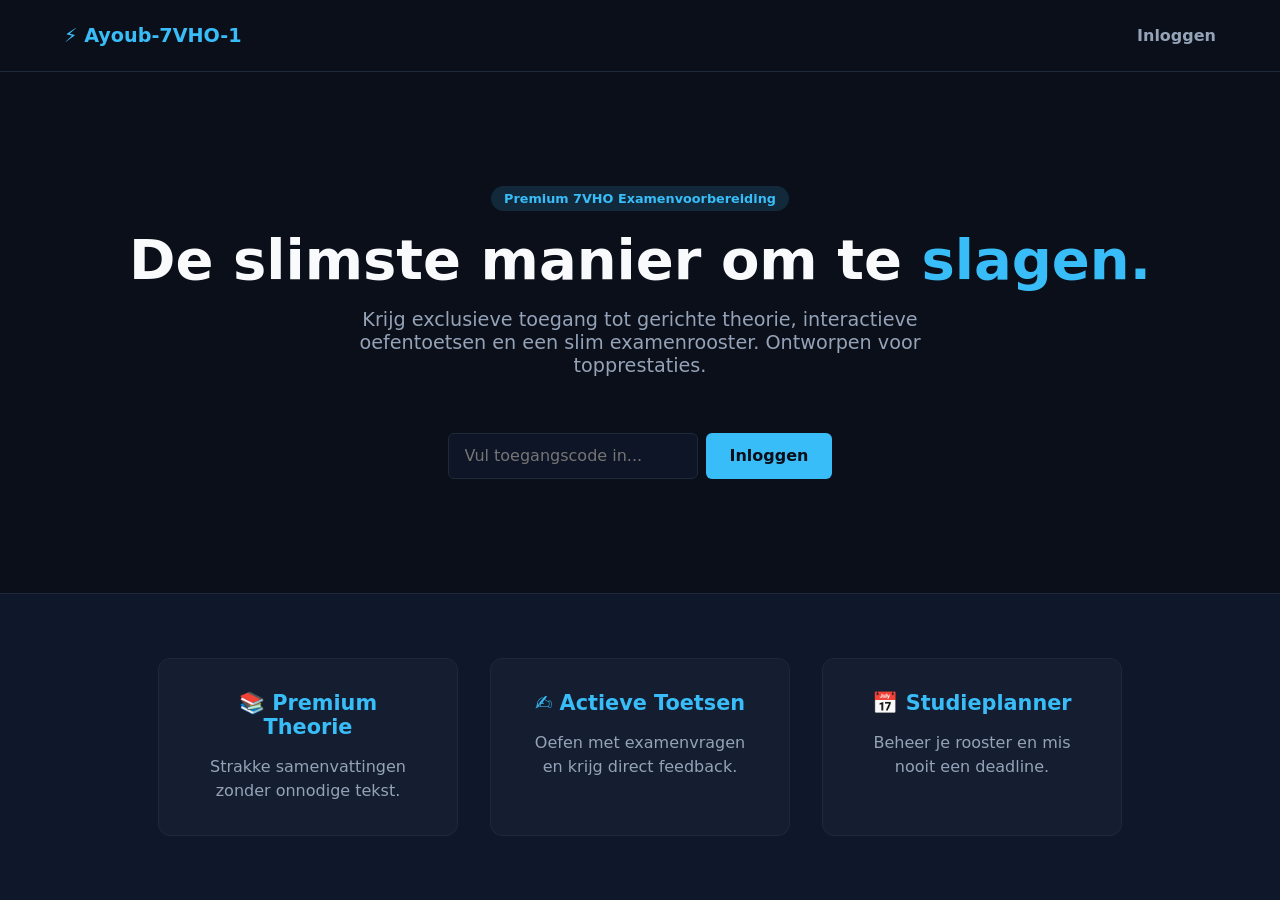
==== index.html @ 0a5d3c3b "nieuwe index" ====
<!DOCTYPE html>
<html lang="nl">
<head>
  <meta charset="UTF-8" />
  <meta name="viewport" content="width=device-width, initial-scale=1.0" />
  <title>Ayoub Exam Space</title>
  <link rel="stylesheet" href="style.css" />
</head>
<body>

  <!-- ========================================== -->
  <!-- 1. DE PROFESSIONELE LANDING PAGE           -->
  <!-- ========================================== -->
  <div id="landing-page" class="landing-wrapper">
    <header class="landing-header">
      <div class="nav-logo">⚡ Ayoub-7VHO-1</div>
      <div class="landing-login">Inloggen</div>
    </header>
    
    <div class="landing-hero">
      <span class="badge" style="margin-bottom: 1rem;">Premium 7VHO Examenvoorbereiding</span>
      <h1 style="font-size: 3.5rem; margin-bottom: 1rem;">De slimste manier om te <span class="accent">slagen.</span></h1>
      <p style="font-size: 1.2rem; color: var(--text-muted); max-width: 600px; margin: 0 auto 2rem;">
        Krijg exclusieve toegang tot gerichte theorie, interactieve oefentoetsen en een slim examenrooster. Ontworpen voor topprestaties.
      </p>

      <!-- Wachtwoord Invoer -->
      <div style="margin-top: 1.5rem; display: flex; flex-direction: column; align-items: center; gap: 0.5rem;">
        <div style="display: flex; gap: 0.5rem;">
          <input type="password" id="accessCode" placeholder="Vul toegangscode in..." style="padding: 0.8rem 1rem; border-radius: 6px; border: 1px solid var(--border); background: rgba(15, 23, 42, 0.8); color: #fff; font-size: 1rem; width: 250px; outline: none;">
          <button class="btn-primary" style="font-size: 1rem; padding: 0.8rem 1.5rem; border-radius: 6px;" onclick="checkAccess()">Inloggen</button>
        </div>
        <p id="errorMsg" style="color: #ef4444; display: none; font-size: 0.9rem; margin-top: 0.5rem;">❌ Verkeerde code. Probeer opnieuw.</p>
      </div>
    </div>

    <div class="landing-features">
      <div class="feature-card">
        <h3>📚 Premium Theorie</h3>
        <p>Strakke samenvattingen zonder onnodige tekst.</p>
      </div>
      <div class="feature-card">
        <h3>✍️ Actieve Toetsen</h3>
        <p>Oefen met examenvragen en krijg direct feedback.</p>
      </div>
      <div class="feature-card">
        <h3>📅 Studieplanner</h3>
        <p>Beheer je rooster en mis nooit een deadline.</p>
      </div>
    </div>
  </div>

  <!-- ========================================== -->
  <!-- 2. HET HUIDIGE DASHBOARD (Standaard verborgen) -->
  <!-- ========================================== -->
  <div id="main-dashboard" style="display: none;">

    <!-- Navigatiebalk -->
    <nav class="navbar">
      <div class="nav-logo">⚡ Ayoub-7VHO-1</div>
      <div class="nav-links">
        <button class="nav-btn active" onclick="switchTab('home')">Home</button>
        <button class="nav-btn" onclick="switchTab('examens')">Examenrooster</button>
        <button class="nav-btn" onclick="switchTab('leerstof')">Theorie & Uitleg</button>
        <button class="nav-btn" onclick="switchTab('toetsen')">Proeftoetsen</button>
      </div>
    </nav>

    <main class="container">
      <!-- SECTIE 1: HOME / DASHBOARD -->
      <section id="tab-home" class="tab-content active">
        <div class="hero">
          <span class="badge">Platform voorbereiding</span>
          <h1>Alles voor je examens op <span class="accent">één centrale plek</span></h1>
          <p>Directe theorie, samenvattingen en actieve oefentoetsen per vak.</p>
        </div>

        <h2 class="section-title">Kies een vak</h2>
        <div class="subject-grid">
          <div class="subject-card">
            <div class="card-icon">📐</div>
            <h3>Wiskunde</h3>
            <p>Intervallen, bewerkingen & formules.</p>
            <a href="wiskunde-toets-1.html" class="btn-primary" style="display: block; text-decoration: none; margin-top: 1rem; padding: 0.6rem; font-size: 0.85rem; text-align: center;">
              ✍️ Start Oefentoets (30 Vragen)
            </a>
            <button class="btn-primary" style="display: block; width: 100%; margin-top: 0.5rem; padding: 0.5rem; font-size: 0.85rem; background: #334155; color: #fff;" onclick="openSubject('wiskunde')">
              📖 Bekijk Theorie
            </button>
          </div>

          <div class="subject-card" onclick="openSubject('nw')">
            <div class="card-icon">🧬</div>
            <h3>Natuurwetenschappen</h3>
            <p>Genetica, kruisingen & erfelijkheid.</p>
          </div>

          <div class="subject-card" onclick="openSubject('engels')">
            <div class="card-icon">🇬🇧</div>
            <h3>Engels</h3>
            <p>Conditionals, grammatica & vocabulaire.</p>
          </div>

          <div class="subject-card" onclick="openSubject('nederlands')">
            <div class="card-icon">📚</div>
            <h3>Nederlands</h3>
            <p>Tekststructuren & zakelijke communicatie.</p>
          </div>

          <div class="subject-card" onclick="openSubject('boekhouding')">
            <div class="card-icon">📊</div>
            <h3>Boekhouding</h3>
            <p>Balans, journaalposten & rekeningen.</p>
          </div>

          <div class="subject-card" onclick="openSubject('economie')">
            <div class="card-icon">💶</div>
            <h3>Economie</h3>
            <p>Marktvormen, conjunctuur & prijzen.</p>
          </div>

          <div class="subject-card" onclick="openSubject('marketing')">
            <div class="card-icon">📈</div>
            <h3>Marketing</h3>
            <p>De 4 P's & doelgroepstrategieën.</p>
          </div>
        </div>
      </section>

      <!-- SECTIE 2: EXAMENROOSTER -->
      <section id="tab-examens" class="tab-content">
        <h2 class="section-title">Ingeplande Examens</h2>
        <div class="card">
          <form id="examForm">
            <div class="form-grid">
              <input type="text" id="examSubject" placeholder="Vak..." required />
              <input type="datetime-local" id="examDate" required />
              <input type="text" id="examWeight" placeholder="Type / Weging (bijv. 30%)" />
            </div>
            <button type="submit" class="btn-primary" style="margin-top: 1rem;">+ Examen Toevoegen</button>
          </form>
        </div>
        <div id="examList" class="exam-list"></div>
      </section>

      <!-- SECTIE 3: THEORIE & UITLEG -->
      <section id="tab-leerstof" class="tab-content">
        <h2 class="section-title">Theorie per Vak</h2>

        <div style="display: flex; gap: 0.5rem; flex-wrap: wrap; margin-bottom: 1.5rem;">
          <button class="btn-primary" onclick="showSubjectTheory('wiskunde')">📐 Wiskunde</button>
          <button class="btn-primary" style="background:#1e293b; color:#fff;" onclick="showSubjectTheory('nw')">🧬 Natuurwetenschappen</button>
          <button class="btn-primary" style="background:#1e293b; color:#fff;" onclick="showSubjectTheory('engels')">🇬🇧 Engels</button>
          <button class="btn-primary" style="background:#1e293b; color:#fff;" onclick="showSubjectTheory('nederlands')">📚 Nederlands</button>
          <button class="btn-primary" style="background:#1e293b; color:#fff;" onclick="showSubjectTheory('boekhouding')">📊 Boekhouding</button>
          <button class="btn-primary" style="background:#1e293b; color:#fff;" onclick="showSubjectTheory('economie')">💶 Economie</button>
          <button class="btn-primary" style="background:#1e293b; color:#fff;" onclick="showSubjectTheory('marketing')">📈 Marketing</button>
        </div>

        <!-- THEORIE: WISKUNDE MET HOOFDSTUKKEN -->
        <div id="theory-wiskunde" class="theory-block card">
          <h3 style="color: var(--accent); margin-bottom: 0.5rem;">📐 Wiskunde: Basis & Bewerkingen</h3>
          <p style="color: var(--text-muted); margin-bottom: 1rem;">Kies een hoofdstuk om de theorie in te zien:</p>
          
          <div style="display: flex; gap: 0.5rem; flex-wrap: wrap; margin-bottom: 1rem;">
            <button class="btn-primary" style="background:#334155; padding: 0.5rem 1rem;" onclick="showChapter('wiskunde', 1)">📖 H1: Getallen & Intervallen</button>
            <button class="btn-primary" style="background:#334155; padding: 0.5rem 1rem;" onclick="showChapter('wiskunde', 2)">📖 H2: Decimale Vormen</button>
            <button class="btn-primary" style="background:#334155; padding: 0.5rem 1rem;" onclick="showChapter('wiskunde', 3)">📖 H3: Rekenregels & Machten</button>
          </div>

          <div id="wiskunde-h1" class="wiskunde-chapter" style="display: none; margin-top: 1rem; border-top: 1px solid var(--border); padding-top: 1rem;">
            <h4 style="color: #60a5fa; margin-bottom: 0.75rem;">Hoofdstuk 1: Getallenverzamelingen & Intervallen</h4>
            <div style="display: flex; flex-direction: column; gap: 0.75rem;">
              <div style="background: rgba(15, 23, 42, 0.6); padding: 0.8rem; border-radius: 6px; border: 1px solid var(--border);">
                <strong>Getallenverzamelingen:</strong><br>
                • <strong>ℕ (natuurlijk):</strong> 0, 1, 2, 3...<br>
                • <strong>ℤ (geheel):</strong> ..., -2, -1, 0, 1, 2...<br>
                • <strong>ℚ (rationaal):</strong> Breuken en periodieke getallen.<br>
                • <strong>ℝ (reëel):</strong> Alles, inclusief wortels en π.
              </div>
              <div style="background: rgba(15, 23, 42, 0.6); padding: 0.8rem; border-radius: 6px; border: 1px solid var(--border);">
                <strong>Intervallen:</strong><br>
                <code>[a, b]</code> telt mee (≤, ≥).<br>
                <code>]a, b[</code> telt niet mee (&lt;, &gt;).<br>
                Oneindig is altijd open: <code>]-∞, 3]</code>.
              </div>
            </div>
          </div>

          <div id="wiskunde-h2" class="wiskunde-chapter" style="display: none; margin-top: 1rem; border-top: 1px solid var(--border); padding-top: 1rem;">
            <h4 style="color: #60a5fa; margin-bottom: 0.75rem;">Hoofdstuk 2: Decimale Vormen & Periodes</h4>
            <div style="display: flex; flex-direction: column; gap: 0.75rem;">
              <div style="background: rgba(15, 23, 42, 0.6); padding: 0.8rem; border-radius: 6px; border: 1px solid var(--border);">
                <strong>Zuiver Repeterend:</strong> De periode begint direct na de komma. Bv: 0,2424... (periode 24). Breuk is dan 24/99.
              </div>
              <div style="background: rgba(15, 23, 42, 0.6); padding: 0.8rem; border-radius: 6px; border: 1px solid var(--border);">
                <strong>Gemengd Repeterend:</strong> Tussen komma en periode staat een niet-repeterend deel. Bv: 1,281414... (niet-repeterend = 28, periode = 14).
              </div>
            </div>
          </div>

          <div id="wiskunde-h3" class="wiskunde-chapter" style="display: none; margin-top: 1rem; border-top: 1px solid var(--border); padding-top: 1rem;">
            <h4 style="color: #60a5fa; margin-bottom: 0.75rem;">Hoofdstuk 3: Rekenregels, Grondtallen & Machten</h4>
            <div style="display: flex; flex-direction: column; gap: 0.75rem;">
              <div style="background: rgba(15, 23, 42, 0.6); padding: 0.8rem; border-radius: 6px; border: 1px solid var(--border);">
                <strong>Begrippen:</strong> In <code>aⁿ</code> is <strong>a</strong> het grondtal en <strong>n</strong> de exponent (de macht).
              </div>
              <div style="background: rgba(15, 23, 42, 0.6); padding: 0.8rem; border-radius: 6px; border: 1px solid var(--border);">
                <strong>De Rekenregels:</strong><br>
                • <strong>Vermenigvuldigen:</strong> <code>a³ · a⁴ = a⁷</code> (machten optellen)<br>
                • <strong>Delen:</strong> <code>a⁵ / a² = a³</code> (machten aftrekken)<br>
                • <strong>Macht van een macht:</strong> <code>(a³)² = a⁶</code> (machten vermenigvuldigen)<br>
                • <strong>Nulde macht:</strong> <code>a⁰ = 1</code> (een getal tot de nulde is altijd 1)
              </div>
              <div style="background: rgba(15, 23, 42, 0.6); padding: 0.8rem; border-radius: 6px; border: 1px solid var(--border);">
                <strong>Valkuil Mintekens:</strong><br>
                • <code>(-3)² = -3 · -3 = +9</code> (haakjes: de min hoort bij het kwadraat)<br>
                • <code>-3² = -(3 · 3) = -9</code> (geen haakjes: het kwadraat geldt alléén voor de 3)
              </div>
              <div style="background: rgba(15, 23, 42, 0.6); padding: 0.8rem; border-radius: 6px; border: 1px solid var(--border);">
                <strong>Wortels:</strong><br>
                • <code>√64 = 8</code><br>
                • <code>-√64 = -8</code><br>
                • <code>√(-64)</code> = <strong>Bestaat niet</strong> in ℝ (wortel uit negatief kan niet!)
              </div>
            </div>
          </div>
        </div>

        <div id="theory-nw" class="theory-block card" style="display: none;">
          <h3 style="color: var(--accent); margin-bottom: 0.5rem;">🧬 Natuurwetenschappen: Genetica</h3>
          <p style="color: var(--text-muted);">Genotype (genetische aanleg) vs Fenotype (uiterlijk kenmerk).</p>
        </div>

        <div id="theory-engels" class="theory-block card" style="display: none;">
          <h3 style="color: var(--accent); margin-bottom: 0.5rem;">🇬🇧 Engels: Grammatica</h3>
          <p style="color: var(--text-muted);">Second conditional: <em>If + past simple, ... would + infinitive</em>.</p>
        </div>

        <div id="theory-nederlands" class="theory-block card" style="display: none;">
          <h3 style="color: var(--accent); margin-bottom: 0.5rem;">📚 Nederlands</h3>
          <p style="color: var(--text-muted);">Tekststructuren: Inleiding, Kern en Slot.</p>
        </div>

        <div id="theory-boekhouding" class="theory-block card" style="display: none;">
          <h3 style="color: var(--accent); margin-bottom: 0.5rem;">📊 Boekhouding</h3>
          <p style="color: var(--text-muted);">Balans: Activa (bezittingen links) = Passiva (schulden rechts).</p>
        </div>

        <div id="theory-economie" class="theory-block card" style="display: none;">
          <h3 style="color: var(--accent); margin-bottom: 0.5rem;">💶 Economie</h3>
          <p style="color: var(--text-muted);">Prijsvorming via vraag en aanbod op de markt.</p>
        </div>

        <div id="theory-marketing" class="theory-block card" style="display: none;">
          <h3 style="color: var(--accent); margin-bottom: 0.5rem;">📈 Marketing</h3>
          <p style="color: var(--text-muted);">De 4 P's: Product, Prijs, Plaats, Promotie.</p>
        </div>
      </section>

      <!-- SECTIE 4: PROEFTOETSEN -->
      <section id="tab-toetsen" class="tab-content">
        <h2 class="section-title">Actieve Proeftoetsen</h2>
        <div class="card">
          <p>Kies een vak om een toets te starten:</p>
          <a href="wiskunde-toets-1.html" class="btn-primary" style="display:inline-block; text-decoration:none; margin-top:1rem;">
            📐 Wiskunde: Les 1 en 2 (30 Vragen)
          </a>
        </div>
      </section>
    </main>
  </div> <!-- EINDE VAN MAIN-DASHBOARD -->

  <script src="app.js"></script>
</body>
</html>
---- style.css ----
:root {
  --bg: #0b0f19;
  --card-bg: #151d30;
  --text: #f8fafc;
  --text-muted: #94a3b8;
  --accent: #38bdf8;
  --accent-hover: #0284c7;
  --border: #1e293b;
}

* {
  box-sizing: border-box;
  margin: 0;
  padding: 0;
  font-family: system-ui, -apple-system, sans-serif;
}

body {
  background-color: var(--bg);
  color: var(--text);
}

/* Navigatie */
.navbar {
  display: flex;
  justify-content: space-between;
  align-items: center;
  padding: 1rem 2rem;
  background: var(--card-bg);
  border-bottom: 1px solid var(--border);
  position: sticky;
  top: 0;
  z-index: 100;
}

.nav-logo {
  font-size: 1.2rem;
  font-weight: 800;
  color: var(--accent);
}

.nav-links {
  display: flex;
  gap: 0.5rem;
}

.nav-btn {
  background: transparent;
  border: none;
  color: var(--text-muted);
  font-weight: 600;
  padding: 0.5rem 1rem;
  border-radius: 6px;
  cursor: pointer;
  transition: all 0.2s;
}

.nav-btn.active, .nav-btn:hover {
  background: rgba(56, 189, 248, 0.15);
  color: var(--accent);
}

/* Layout */
.container {
  max-width: 1000px;
  margin: 2rem auto;
  padding: 0 1rem;
}

.tab-content {
  display: none;
  flex-direction: column;
  gap: 1.5rem;
}

.tab-content.active {
  display: flex;
}

/* Hero */
.hero {
  text-align: center;
  padding: 2.5rem 0 1.5rem;
}

.badge {
  background: rgba(56, 189, 248, 0.15);
  color: var(--accent);
  padding: 0.3rem 0.8rem;
  border-radius: 999px;
  font-size: 0.8rem;
  font-weight: 700;
}

.hero h1 {
  font-size: 2.4rem;
  margin-top: 1rem;
}

.hero p {
  color: var(--text-muted);
  margin-top: 0.5rem;
}

.accent {
  color: var(--accent);
}

.section-title {
  font-size: 1.4rem;
  margin-top: 1rem;
}

/* Subject Cards */
.subject-grid {
  display: grid;
  grid-template-columns: repeat(auto-fill, minmax(240px, 1fr));
  gap: 1rem;
}

.subject-card {
  background: var(--card-bg);
  border: 1px solid var(--border);
  padding: 1.5rem;
  border-radius: 12px;
  cursor: pointer;
  transition: transform 0.2s, border-color 0.2s;
}

.subject-card:hover {
  transform: translateY(-3px);
  border-color: var(--accent);
}

.card-icon {
  font-size: 2rem;
  margin-bottom: 0.5rem;
}

.subject-card h3 {
  font-size: 1.1rem;
  margin-bottom: 0.3rem;
}

.subject-card p {
  color: var(--text-muted);
  font-size: 0.85rem;
}

/* Formulier & Kaarten */
.card {
  background: var(--card-bg);
  border: 1px solid var(--border);
  padding: 1.25rem;
  border-radius: 10px;
}

.form-grid {
  display: grid;
  grid-template-columns: 1fr 1fr 1fr;
  gap: 1rem;
}

@media (max-width: 600px) {
  .form-grid {
    grid-template-columns: 1fr;
  }
}

input {
  background: var(--bg);
  border: 1px solid var(--border);
  color: var(--text);
  padding: 0.75rem;
  border-radius: 6px;
  outline: none;
}

input:focus {
  border-color: var(--accent);
}

.btn-primary {
  background: var(--accent);
  color: #0b0f19;
  font-weight: 700;
  border: none;
  padding: 0.75rem 1.5rem;
  border-radius: 6px;
  cursor: pointer;
}

.exam-list {
  display: flex;
  flex-direction: column;
  gap: 0.75rem;
}

/* Zorg dat tabbladen en theorieblokken standaard onzichtbaar zijn */
.tab-content {
  display: none !important;
}

.tab-content.active {
  display: block !important;
}

.theory-block {
  display: none;
}


/* --- LANDING PAGE STYLES --- */
.landing-wrapper {
  min-height: 100vh;
  display: flex;
  flex-direction: column;
  background: var(--bg);
}
.landing-header {
  display: flex;
  justify-content: space-between;
  padding: 1.5rem 5%;
  align-items: center;
  border-bottom: 1px solid var(--border);
}
.landing-login {
  color: var(--text-muted);
  font-weight: 700;
  cursor: pointer;
  transition: color 0.3s ease;
}
.landing-login:hover {
  color: var(--accent);
}
.landing-hero {
  flex: 1;
  display: flex;
  flex-direction: column;
  justify-content: center;
  align-items: center;
  text-align: center;
  padding: 4rem 2rem;
}
.landing-features {
  display: flex;
  gap: 2rem;
  justify-content: center;
  padding: 4rem 2rem;
  background: #0f172a; /* Iets donkerdere balk onderaan */
  flex-wrap: wrap;
  border-top: 1px solid var(--border);
}
.feature-card {
  background: var(--card-bg);
  padding: 2rem;
  border-radius: 12px;
  border: 1px solid var(--border);
  width: 300px;
  text-align: center;
  transition: transform 0.3s ease;
}
.feature-card:hover {
  transform: translateY(-5px);
}
.feature-card h3 {
  color: var(--accent);
  margin-bottom: 1rem;
  font-size: 1.3rem;
}
.feature-card p {
  color: var(--text-muted);
  font-size: 1rem;
  line-height: 1.5;
}
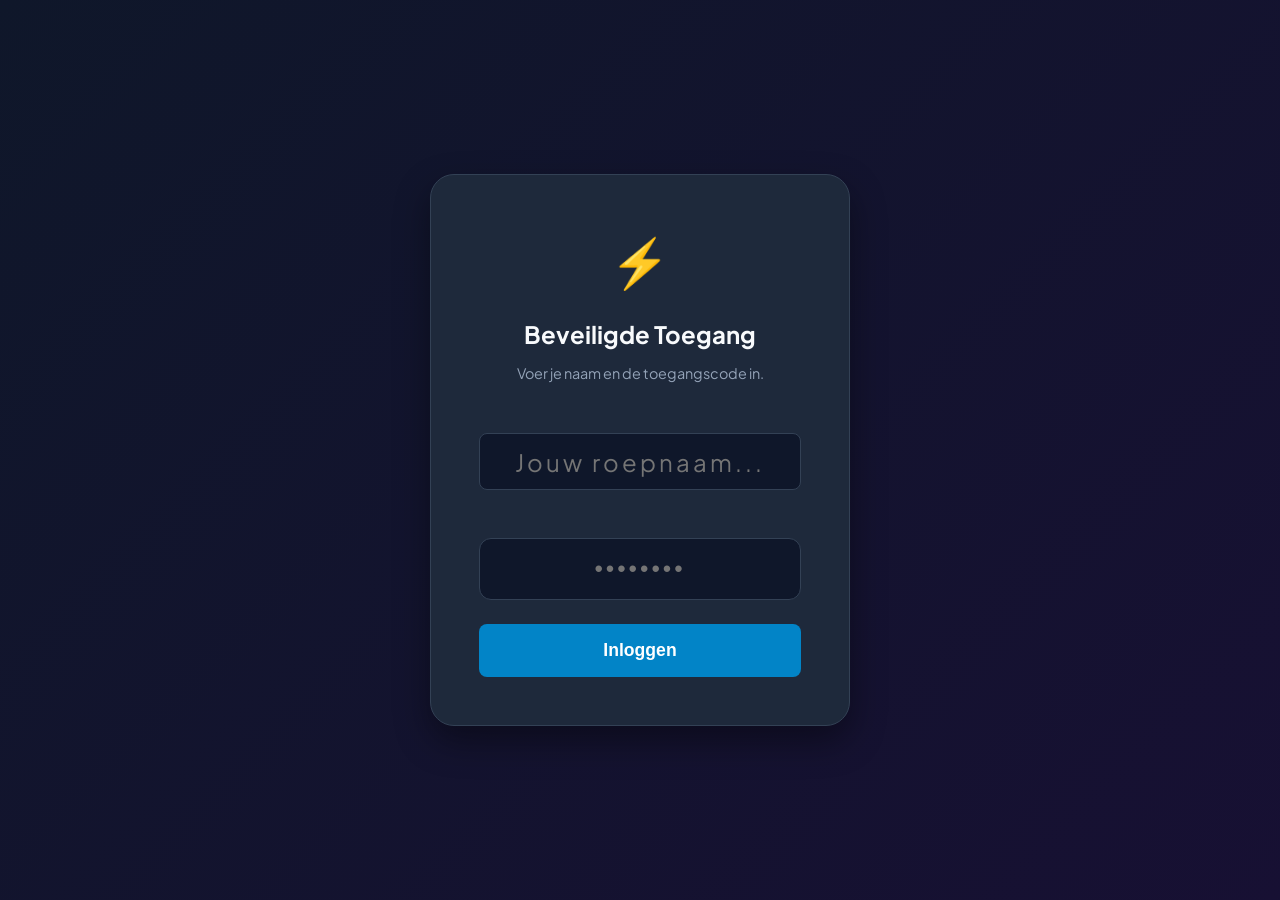
==== commit ba1c17f2: "rebuild" ====
--- a/index.html
+++ b/index.html
@@ -3,61 +3,41 @@
 <head>
   <meta charset="UTF-8" />
   <meta name="viewport" content="width=device-width, initial-scale=1.0" />
-  <title>Ayoub Exam Space</title>
+  
+  <!-- Anonieme Titel & Zoekwoorden voor Google -->
+  <title>7VHO Examenhulp & Proeftoetsen | Wiskunde, Marketing, NW</title>
+  <meta name="description" content="Dé ultieme examentrainer voor 7VHO. Oefen met interactieve toetsen en strakke theorie." />
+  <meta name="keywords" content="7VHO, examentraining, proeftoetsen, wiskunde, theorie, samenvatting, marketing" />
+  
   <link rel="stylesheet" href="style.css" />
+  <link href="https://fonts.googleapis.com/css2?family=Plus+Jakarta+Sans:wght@400;600;700;800&display=swap" rel="stylesheet">
 </head>
 <body>
 
   <!-- ========================================== -->
-  <!-- 1. DE PROFESSIONELE LANDING PAGE           -->
+  <!-- 1. LANDING PAGE (Inlogmuur met naam) -->
   <!-- ========================================== -->
-  <div id="landing-page" class="landing-wrapper">
-    <header class="landing-header">
-      <div class="nav-logo">⚡ Ayoub-7VHO-1</div>
-      <div class="landing-login">Inloggen</div>
-    </header>
-    
-    <div class="landing-hero">
-      <span class="badge" style="margin-bottom: 1rem;">Premium 7VHO Examenvoorbereiding</span>
-      <h1 style="font-size: 3.5rem; margin-bottom: 1rem;">De slimste manier om te <span class="accent">slagen.</span></h1>
-      <p style="font-size: 1.2rem; color: var(--text-muted); max-width: 600px; margin: 0 auto 2rem;">
-        Krijg exclusieve toegang tot gerichte theorie, interactieve oefentoetsen en een slim examenrooster. Ontworpen voor topprestaties.
-      </p>
-
-      <!-- Wachtwoord Invoer -->
-      <div style="margin-top: 1.5rem; display: flex; flex-direction: column; align-items: center; gap: 0.5rem;">
-        <div style="display: flex; gap: 0.5rem;">
-          <input type="password" id="accessCode" placeholder="Vul toegangscode in..." style="padding: 0.8rem 1rem; border-radius: 6px; border: 1px solid var(--border); background: rgba(15, 23, 42, 0.8); color: #fff; font-size: 1rem; width: 250px; outline: none;">
-          <button class="btn-primary" style="font-size: 1rem; padding: 0.8rem 1.5rem; border-radius: 6px;" onclick="checkAccess()">Inloggen</button>
-        </div>
-        <p id="errorMsg" style="color: #ef4444; display: none; font-size: 0.9rem; margin-top: 0.5rem;">❌ Verkeerde code. Probeer opnieuw.</p>
-      </div>
-    </div>
-
-    <div class="landing-features">
-      <div class="feature-card">
-        <h3>📚 Premium Theorie</h3>
-        <p>Strakke samenvattingen zonder onnodige tekst.</p>
-      </div>
-      <div class="feature-card">
-        <h3>✍️ Actieve Toetsen</h3>
-        <p>Oefen met examenvragen en krijg direct feedback.</p>
-      </div>
-      <div class="feature-card">
-        <h3>📅 Studieplanner</h3>
-        <p>Beheer je rooster en mis nooit een deadline.</p>
-      </div>
+  <div id="landing-page">
+    <div class="login-box">
+      <div style="font-size: 3rem; margin-bottom: 1rem;">⚡</div>
+      <h2 style="margin-bottom: 0.5rem;">Beveiligde Toegang</h2>
+      <p style="color: var(--text-muted); font-size: 0.9rem; margin-bottom: 1.5rem;">Voer je naam en de toegangscode in.</p>
+      
+      <input type="text" id="userName" placeholder="Jouw roepnaam..." />
+      <input type="password" id="accessCode" placeholder="••••••••" />
+      
+      <p id="errorMsg" style="color: #ef4444; font-size: 0.85rem; display: none; font-weight: bold; margin-bottom: 1rem;">❌ Verkeerde code!</p>
+      <button class="btn-primary" style="width: 100%; font-size: 1.1rem; padding: 1rem;" onclick="checkAccess()">Inloggen</button>
     </div>
   </div>
 
   <!-- ========================================== -->
-  <!-- 2. HET HUIDIGE DASHBOARD (Standaard verborgen) -->
+  <!-- 2. HET DASHBOARD (Standaard verborgen) -->
   <!-- ========================================== -->
   <div id="main-dashboard" style="display: none;">
-
     <!-- Navigatiebalk -->
     <nav class="navbar">
-      <div class="nav-logo">⚡ Ayoub-7VHO-1</div>
+      <div class="nav-logo">⚡ 7VHO-Platform</div>
       <div class="nav-links">
         <button class="nav-btn active" onclick="switchTab('home')">Home</button>
         <button class="nav-btn" onclick="switchTab('examens')">Examenrooster</button>
@@ -67,12 +47,13 @@
     </nav>
 
     <main class="container">
+      
       <!-- SECTIE 1: HOME / DASHBOARD -->
       <section id="tab-home" class="tab-content active">
         <div class="hero">
           <span class="badge">Platform voorbereiding</span>
-          <h1>Alles voor je examens op <span class="accent">één centrale plek</span></h1>
-          <p>Directe theorie, samenvattingen en actieve oefentoetsen per vak.</p>
+          <h1 id="welcome-text">Welkom, <span class="accent">Student</span>!</h1>
+          <p>Alles voor je examens op één centrale plek.</p>
         </div>
 
         <h2 class="section-title">Kies een vak</h2>
@@ -81,72 +62,113 @@
             <div class="card-icon">📐</div>
             <h3>Wiskunde</h3>
             <p>Intervallen, bewerkingen & formules.</p>
-            <a href="wiskunde-toets-1.html" class="btn-primary" style="display: block; text-decoration: none; margin-top: 1rem; padding: 0.6rem; font-size: 0.85rem; text-align: center;">
-              ✍️ Start Oefentoets (30 Vragen)
-            </a>
-            <button class="btn-primary" style="display: block; width: 100%; margin-top: 0.5rem; padding: 0.5rem; font-size: 0.85rem; background: #334155; color: #fff;" onclick="openSubject('wiskunde')">
-              📖 Bekijk Theorie
-            </button>
-          </div>
-
-          <div class="subject-card" onclick="openSubject('nw')">
+            <div style="display: flex; gap: 0.5rem; margin-top: 1rem;">
+              <button class="btn-primary" style="flex: 1; padding: 0.5rem; font-size: 0.85rem; background: #334155;" onclick="openTheory('wiskunde')">📖 Theorie</button>
+              <button class="btn-primary" style="flex: 1; padding: 0.5rem; font-size: 0.85rem; background: #0284c7;" onclick="openTests('wiskunde')">✍️ Toetsen</button>
+            </div>
+          </div>
+          <div class="subject-card">
             <div class="card-icon">🧬</div>
             <h3>Natuurwetenschappen</h3>
             <p>Genetica, kruisingen & erfelijkheid.</p>
-          </div>
-
-          <div class="subject-card" onclick="openSubject('engels')">
+            <div style="display: flex; gap: 0.5rem; margin-top: 1rem;">
+              <button class="btn-primary" style="flex: 1; padding: 0.5rem; font-size: 0.85rem; background: #334155;" onclick="openTheory('nw')">📖 Theorie</button>
+              <button class="btn-primary" style="flex: 1; padding: 0.5rem; font-size: 0.85rem; background: #0284c7;" onclick="openTests('nw')">✍️ Toetsen</button>
+            </div>
+          </div>
+          <div class="subject-card">
             <div class="card-icon">🇬🇧</div>
             <h3>Engels</h3>
             <p>Conditionals, grammatica & vocabulaire.</p>
-          </div>
-
-          <div class="subject-card" onclick="openSubject('nederlands')">
+            <div style="display: flex; gap: 0.5rem; margin-top: 1rem;">
+              <button class="btn-primary" style="flex: 1; padding: 0.5rem; font-size: 0.85rem; background: #334155;" onclick="openTheory('engels')">📖 Theorie</button>
+              <button class="btn-primary" style="flex: 1; padding: 0.5rem; font-size: 0.85rem; background: #0284c7;" onclick="openTests('engels')">✍️ Toetsen</button>
+            </div>
+          </div>
+          <div class="subject-card">
             <div class="card-icon">📚</div>
             <h3>Nederlands</h3>
-            <p>Tekststructuren & zakelijke communicatie.</p>
-          </div>
-
-          <div class="subject-card" onclick="openSubject('boekhouding')">
+            <p>Tekststructuren & communicatie.</p>
+            <div style="display: flex; gap: 0.5rem; margin-top: 1rem;">
+              <button class="btn-primary" style="flex: 1; padding: 0.5rem; font-size: 0.85rem; background: #334155;" onclick="openTheory('nederlands')">📖 Theorie</button>
+              <button class="btn-primary" style="flex: 1; padding: 0.5rem; font-size: 0.85rem; background: #0284c7;" onclick="openTests('nederlands')">✍️ Toetsen</button>
+            </div>
+          </div>
+          <div class="subject-card">
             <div class="card-icon">📊</div>
             <h3>Boekhouding</h3>
-            <p>Balans, journaalposten & rekeningen.</p>
-          </div>
-
-          <div class="subject-card" onclick="openSubject('economie')">
+            <p>Balans & journaalposten.</p>
+            <div style="display: flex; gap: 0.5rem; margin-top: 1rem;">
+              <button class="btn-primary" style="flex: 1; padding: 0.5rem; font-size: 0.85rem; background: #334155;" onclick="openTheory('boekhouding')">📖 Theorie</button>
+              <button class="btn-primary" style="flex: 1; padding: 0.5rem; font-size: 0.85rem; background: #0284c7;" onclick="openTests('boekhouding')">✍️ Toetsen</button>
+            </div>
+          </div>
+          <div class="subject-card">
             <div class="card-icon">💶</div>
             <h3>Economie</h3>
-            <p>Marktvormen, conjunctuur & prijzen.</p>
-          </div>
-
-          <div class="subject-card" onclick="openSubject('marketing')">
+            <p>Marktvormen & conjunctuur.</p>
+            <div style="display: flex; gap: 0.5rem; margin-top: 1rem;">
+              <button class="btn-primary" style="flex: 1; padding: 0.5rem; font-size: 0.85rem; background: #334155;" onclick="openTheory('economie')">📖 Theorie</button>
+              <button class="btn-primary" style="flex: 1; padding: 0.5rem; font-size: 0.85rem; background: #0284c7;" onclick="openTests('economie')">✍️ Toetsen</button>
+            </div>
+          </div>
+          <div class="subject-card">
             <div class="card-icon">📈</div>
             <h3>Marketing</h3>
             <p>De 4 P's & doelgroepstrategieën.</p>
+            <div style="display: flex; gap: 0.5rem; margin-top: 1rem;">
+              <button class="btn-primary" style="flex: 1; padding: 0.5rem; font-size: 0.85rem; background: #334155;" onclick="openTheory('marketing')">📖 Theorie</button>
+              <button class="btn-primary" style="flex: 1; padding: 0.5rem; font-size: 0.85rem; background: #0284c7;" onclick="openTests('marketing')">✍️ Toetsen</button>
+            </div>
           </div>
         </div>
       </section>
 
-      <!-- SECTIE 2: EXAMENROOSTER -->
+      <!-- SECTIE 2: EXAMENROOSTER & AI -->
       <section id="tab-examens" class="tab-content">
-        <h2 class="section-title">Ingeplande Examens</h2>
-        <div class="card">
+        <div style="display: flex; justify-content: space-between; align-items: center; flex-wrap: wrap; gap: 1rem;">
+          <h2 class="section-title" style="margin: 0;">Ingeplande Examens</h2>
+          <button onclick="generateAIAdvice()" class="btn-primary" style="background: linear-gradient(135deg, #8b5cf6, #3b82f6); border: none; box-shadow: 0 4px 15px rgba(139, 92, 246, 0.4);">
+            ✨ Vraag AI Studieadvies
+          </button>
+        </div>
+
+        <div id="ai-advice-box" style="display: none; background: rgba(30, 41, 59, 0.8); border-left: 4px solid #8b5cf6; padding: 1.5rem; border-radius: 8px; margin-top: 1.5rem; margin-bottom: 1.5rem;">
+          <div style="display: flex; gap: 0.5rem; font-weight: bold; color: #c4b5fd; margin-bottom: 0.5rem; font-size: 1.1rem;">
+            <span>🤖</span> AI Studiecoach:
+          </div>
+          <p id="ai-advice-text" style="font-size: 0.95rem; color: #f1f5f9; margin: 0; line-height: 1.6;"></p>
+        </div>
+
+        <div class="card" style="margin-top: 1.5rem;">
           <form id="examForm">
+            <h3 style="margin-bottom: 0.75rem; font-size: 1rem; color: var(--text);">1. Klik op een vak:</h3>
+            <div style="display: flex; gap: 0.5rem; flex-wrap: wrap; margin-bottom: 1.5rem;">
+              <button type="button" class="btn-primary sub-btn" style="background:#1e293b; padding: 0.5rem 1rem;" onclick="selectSubject(this, 'Wiskunde')">📐 Wiskunde</button>
+              <button type="button" class="btn-primary sub-btn" style="background:#1e293b; padding: 0.5rem 1rem;" onclick="selectSubject(this, 'Natuurwetenschappen')">🧬 NW</button>
+              <button type="button" class="btn-primary sub-btn" style="background:#1e293b; padding: 0.5rem 1rem;" onclick="selectSubject(this, 'Engels')">🇬🇧 Engels</button>
+              <button type="button" class="btn-primary sub-btn" style="background:#1e293b; padding: 0.5rem 1rem;" onclick="selectSubject(this, 'Nederlands')">📚 Nederlands</button>
+              <button type="button" class="btn-primary sub-btn" style="background:#1e293b; padding: 0.5rem 1rem;" onclick="selectSubject(this, 'Boekhouding')">📊 Boekhouding</button>
+              <button type="button" class="btn-primary sub-btn" style="background:#1e293b; padding: 0.5rem 1rem;" onclick="selectSubject(this, 'Economie')">💶 Economie</button>
+              <button type="button" class="btn-primary sub-btn" style="background:#1e293b; padding: 0.5rem 1rem;" onclick="selectSubject(this, 'Marketing')">📈 Marketing</button>
+            </div>
+            
+            <input type="hidden" id="examSubject" />
+
+            <h3 style="margin-bottom: 0.75rem; font-size: 1rem; color: var(--text);">2. Kies datum en weging:</h3>
             <div class="form-grid">
-              <input type="text" id="examSubject" placeholder="Vak..." required />
               <input type="datetime-local" id="examDate" required />
               <input type="text" id="examWeight" placeholder="Type / Weging (bijv. 30%)" />
             </div>
-            <button type="submit" class="btn-primary" style="margin-top: 1rem;">+ Examen Toevoegen</button>
+            <button type="submit" class="btn-primary" style="margin-top: 1.5rem; width: 100%;">+ Examen Inplannen</button>
           </form>
         </div>
-        <div id="examList" class="exam-list"></div>
+        <div id="examList" class="exam-list" style="margin-top: 1.5rem; display: flex; flex-direction: column; gap: 1rem;"></div>
       </section>
 
       <!-- SECTIE 3: THEORIE & UITLEG -->
       <section id="tab-leerstof" class="tab-content">
         <h2 class="section-title">Theorie per Vak</h2>
-
         <div style="display: flex; gap: 0.5rem; flex-wrap: wrap; margin-bottom: 1.5rem;">
           <button class="btn-primary" onclick="showSubjectTheory('wiskunde')">📐 Wiskunde</button>
           <button class="btn-primary" style="background:#1e293b; color:#fff;" onclick="showSubjectTheory('nw')">🧬 Natuurwetenschappen</button>
@@ -157,9 +179,8 @@
           <button class="btn-primary" style="background:#1e293b; color:#fff;" onclick="showSubjectTheory('marketing')">📈 Marketing</button>
         </div>
 
-        <!-- THEORIE: WISKUNDE MET HOOFDSTUKKEN -->
         <div id="theory-wiskunde" class="theory-block card">
-          <h3 style="color: var(--accent); margin-bottom: 0.5rem;">📐 Wiskunde: Basis & Bewerkingen</h3>
+          <h3 style="color: var(--accent); margin-bottom: 0.5rem;">📐 Wiskunde: Theorie</h3>
           <p style="color: var(--text-muted); margin-bottom: 1rem;">Kies een hoofdstuk om de theorie in te zien:</p>
           
           <div style="display: flex; gap: 0.5rem; flex-wrap: wrap; margin-bottom: 1rem;">
@@ -212,17 +233,6 @@
                 • <strong>Macht van een macht:</strong> <code>(a³)² = a⁶</code> (machten vermenigvuldigen)<br>
                 • <strong>Nulde macht:</strong> <code>a⁰ = 1</code> (een getal tot de nulde is altijd 1)
               </div>
-              <div style="background: rgba(15, 23, 42, 0.6); padding: 0.8rem; border-radius: 6px; border: 1px solid var(--border);">
-                <strong>Valkuil Mintekens:</strong><br>
-                • <code>(-3)² = -3 · -3 = +9</code> (haakjes: de min hoort bij het kwadraat)<br>
-                • <code>-3² = -(3 · 3) = -9</code> (geen haakjes: het kwadraat geldt alléén voor de 3)
-              </div>
-              <div style="background: rgba(15, 23, 42, 0.6); padding: 0.8rem; border-radius: 6px; border: 1px solid var(--border);">
-                <strong>Wortels:</strong><br>
-                • <code>√64 = 8</code><br>
-                • <code>-√64 = -8</code><br>
-                • <code>√(-64)</code> = <strong>Bestaat niet</strong> in ℝ (wortel uit negatief kan niet!)
-              </div>
             </div>
           </div>
         </div>
@@ -238,22 +248,22 @@
         </div>
 
         <div id="theory-nederlands" class="theory-block card" style="display: none;">
-          <h3 style="color: var(--accent); margin-bottom: 0.5rem;">📚 Nederlands</h3>
+          <h3 style="color: var(--accent); margin-bottom: 0.5rem;">📚 Nederlands: Theorie</h3>
           <p style="color: var(--text-muted);">Tekststructuren: Inleiding, Kern en Slot.</p>
         </div>
 
         <div id="theory-boekhouding" class="theory-block card" style="display: none;">
-          <h3 style="color: var(--accent); margin-bottom: 0.5rem;">📊 Boekhouding</h3>
+          <h3 style="color: var(--accent); margin-bottom: 0.5rem;">📊 Boekhouding: Theorie</h3>
           <p style="color: var(--text-muted);">Balans: Activa (bezittingen links) = Passiva (schulden rechts).</p>
         </div>
 
         <div id="theory-economie" class="theory-block card" style="display: none;">
-          <h3 style="color: var(--accent); margin-bottom: 0.5rem;">💶 Economie</h3>
+          <h3 style="color: var(--accent); margin-bottom: 0.5rem;">💶 Economie: Theorie</h3>
           <p style="color: var(--text-muted);">Prijsvorming via vraag en aanbod op de markt.</p>
         </div>
 
         <div id="theory-marketing" class="theory-block card" style="display: none;">
-          <h3 style="color: var(--accent); margin-bottom: 0.5rem;">📈 Marketing</h3>
+          <h3 style="color: var(--accent); margin-bottom: 0.5rem;">📈 Marketing: Theorie</h3>
           <p style="color: var(--text-muted);">De 4 P's: Product, Prijs, Plaats, Promotie.</p>
         </div>
       </section>
@@ -261,15 +271,32 @@
       <!-- SECTIE 4: PROEFTOETSEN -->
       <section id="tab-toetsen" class="tab-content">
         <h2 class="section-title">Actieve Proeftoetsen</h2>
-        <div class="card">
-          <p>Kies een vak om een toets te starten:</p>
-          <a href="wiskunde-toets-1.html" class="btn-primary" style="display:inline-block; text-decoration:none; margin-top:1rem;">
-            📐 Wiskunde: Les 1 en 2 (30 Vragen)
-          </a>
+        <div style="display: flex; gap: 0.5rem; flex-wrap: wrap; margin-bottom: 1.5rem;">
+          <button class="btn-primary" onclick="showSubjectTests('wiskunde')">📐 Wiskunde</button>
+          <button class="btn-primary" style="background:#1e293b; color:#fff;" onclick="showSubjectTests('nw')">🧬 NW</button>
+          <button class="btn-primary" style="background:#1e293b; color:#fff;" onclick="showSubjectTests('marketing')">📈 Marketing</button>
+        </div>
+
+        <div id="test-wiskunde" class="test-block card">
+          <h3 style="color: var(--accent); margin-bottom: 0.5rem;">📐 Wiskunde Toetsen</h3>
+          <p style="color: var(--text-muted); margin-bottom: 1rem;">Kies een proeftoets om te starten:</p>
+          <a href="wiskunde-toets-1.html" class="btn-primary" style="display:inline-block; text-decoration:none;">✍️ Les 1 en 2 (30 Vragen)</a>
+        </div>
+
+        <div id="test-nw" class="test-block card" style="display: none;">
+          <h3 style="color: var(--accent); margin-bottom: 0.5rem;">🧬 Natuurwetenschappen Toetsen</h3>
+          <p style="color: var(--text-muted);">Er zijn momenteel nog geen toetsen toegevoegd voor dit vak.</p>
+        </div>
+
+        <div id="test-marketing" class="test-block card" style="display: none;">
+          <h3 style="color: var(--accent); margin-bottom: 0.5rem;">📈 Marketing Toetsen</h3>
+          <p style="color: var(--text-muted); margin-bottom: 1rem;">Kies een proeftoets om te starten:</p>
+          <a href="marketing-toets-1.html" class="btn-primary" style="display:inline-block; text-decoration:none; background: #0284c7; border: none;">✍️ Customer Journey 1</a>
         </div>
       </section>
+
     </main>
-  </div> <!-- EINDE VAN MAIN-DASHBOARD -->
+  </div>
 
   <script src="app.js"></script>
 </body>
--- a/style.css
+++ b/style.css
@@ -1,32 +1,107 @@
+/* ==========================================
+   BASIS VARIABELEN & KLEUREN
+   ========================================== */
 :root {
-  --bg: #0b0f19;
-  --card-bg: #151d30;
+  --card-bg: #1e293b;
   --text: #f8fafc;
   --text-muted: #94a3b8;
-  --accent: #38bdf8;
-  --accent-hover: #0284c7;
-  --border: #1e293b;
+  --accent: #0284c7;
+  --accent-hover: #0369a1;
+  --border: #334155;
 }
 
 * {
   box-sizing: border-box;
   margin: 0;
   padding: 0;
-  font-family: system-ui, -apple-system, sans-serif;
 }
 
 body {
-  background-color: var(--bg);
-  color: var(--text);
-}
-
-/* Navigatie */
+  font-family: 'Plus Jakarta Sans', sans-serif;
+  /* De nieuwe premium achtergrond */
+  background: linear-gradient(135deg, #0f172a 0%, #171033 100%);
+  background-attachment: fixed;
+  color: var(--text);
+  min-height: 100vh;
+  line-height: 1.6;
+}
+
+/* ==========================================
+   ANIMATIES (Vloeiende overgangen)
+   ========================================== */
+.tab-content {
+  display: none;
+  /* Zorgt ervoor dat pagina's zacht omhoog glijden */
+  animation: fadeIn 0.4s ease-out forwards;
+}
+
+.tab-content.active {
+  display: block;
+}
+
+@keyframes fadeIn {
+  from {
+    opacity: 0;
+    transform: translateY(15px);
+  }
+  to {
+    opacity: 1;
+    transform: translateY(0);
+  }
+}
+
+/* ==========================================
+   INLOGSCHERM (Landing Page)
+   ========================================== */
+#landing-page {
+  display: flex;
+  flex-direction: column;
+  align-items: center;
+  justify-content: center;
+  min-height: 100vh;
+  text-align: center;
+  padding: 2rem;
+}
+
+.login-box {
+  background: var(--card-bg);
+  padding: 3rem;
+  border-radius: 1.5rem;
+  box-shadow: 0 15px 35px rgba(0,0,0,0.4);
+  border: 1px solid var(--border);
+  max-width: 420px;
+  width: 100%;
+}
+
+.login-box input {
+  width: 100%;
+  padding: 1rem;
+  margin: 1.5rem 0;
+  border-radius: 0.75rem;
+  border: 1px solid var(--border);
+  background: #0f172a;
+  color: var(--text);
+  text-align: center;
+  font-size: 1.5rem;
+  letter-spacing: 3px;
+  outline: none;
+  transition: border 0.3s;
+}
+
+.login-box input:focus {
+  border-color: var(--accent);
+}
+
+/* ==========================================
+   NAVIGATIEBALK
+   ========================================== */
 .navbar {
   display: flex;
   justify-content: space-between;
   align-items: center;
   padding: 1rem 2rem;
-  background: var(--card-bg);
+  background: rgba(30, 41, 59, 0.7);
+  backdrop-filter: blur(12px);
   border-bottom: 1px solid var(--border);
   position: sticky;
   top: 0;
@@ -34,9 +109,9 @@
 }
 
 .nav-logo {
-  font-size: 1.2rem;
   font-weight: 800;
-  color: var(--accent);
+  font-size: 1.25rem;
+  color: var(--text);
 }
 
 .nav-links {
@@ -45,61 +120,50 @@
 }
 
 .nav-btn {
-  background: transparent;
+  background: none;
   border: none;
   color: var(--text-muted);
   font-weight: 600;
+  cursor: pointer;
   padding: 0.5rem 1rem;
-  border-radius: 6px;
-  cursor: pointer;
+  border-radius: 0.5rem;
   transition: all 0.2s;
 }
 
-.nav-btn.active, .nav-btn:hover {
-  background: rgba(56, 189, 248, 0.15);
-  color: var(--accent);
-}
-
-/* Layout */
+.nav-btn:hover, .nav-btn.active {
+  background: rgba(255, 255, 255, 0.1);
+  color: var(--text);
+}
+
+/* ==========================================
+   DASHBOARD & KAARTEN
+   ========================================== */
 .container {
-  max-width: 1000px;
-  margin: 2rem auto;
-  padding: 0 1rem;
-}
-
-.tab-content {
-  display: none;
-  flex-direction: column;
-  gap: 1.5rem;
-}
-
-.tab-content.active {
-  display: flex;
-}
-
-/* Hero */
+  max-width: 1200px;
+  margin: 0 auto;
+  padding: 2rem;
+}
+
 .hero {
   text-align: center;
-  padding: 2.5rem 0 1.5rem;
+  padding: 3rem 0 4rem 0;
 }
 
 .badge {
-  background: rgba(56, 189, 248, 0.15);
+  background: rgba(2, 132, 199, 0.2);
   color: var(--accent);
-  padding: 0.3rem 0.8rem;
-  border-radius: 999px;
-  font-size: 0.8rem;
+  padding: 0.35rem 1rem;
+  border-radius: 2rem;
+  font-size: 0.85rem;
   font-weight: 700;
+  text-transform: uppercase;
+  letter-spacing: 1px;
 }
 
 .hero h1 {
-  font-size: 2.4rem;
-  margin-top: 1rem;
-}
-
-.hero p {
-  color: var(--text-muted);
-  margin-top: 0.5rem;
+  font-size: 2.8rem;
+  margin: 1.5rem 0 1rem 0;
+  line-height: 1.2;
 }
 
 .accent {
@@ -107,169 +171,109 @@
 }
 
 .section-title {
-  font-size: 1.4rem;
-  margin-top: 1rem;
-}
-
-/* Subject Cards */
+  font-size: 1.5rem;
+  margin-bottom: 1.5rem;
+  padding-bottom: 0.5rem;
+  border-bottom: 1px solid var(--border);
+}
+
 .subject-grid {
   display: grid;
-  grid-template-columns: repeat(auto-fill, minmax(240px, 1fr));
-  gap: 1rem;
-}
-
-.subject-card {
+  grid-template-columns: repeat(auto-fit, minmax(280px, 1fr));
+  gap: 1.5rem;
+}
+
+.subject-card, .card {
   background: var(--card-bg);
   border: 1px solid var(--border);
+  border-radius: 1rem;
   padding: 1.5rem;
-  border-radius: 12px;
-  cursor: pointer;
-  transition: transform 0.2s, border-color 0.2s;
+  transition: transform 0.2s ease, box-shadow 0.2s ease;
 }
 
 .subject-card:hover {
-  transform: translateY(-3px);
-  border-color: var(--accent);
+  transform: translateY(-5px);
+  box-shadow: 0 10px 25px rgba(0,0,0,0.3);
 }
 
 .card-icon {
-  font-size: 2rem;
+  font-size: 2.5rem;
+  margin-bottom: 1rem;
+}
+
+.subject-card h3 {
+  font-size: 1.25rem;
   margin-bottom: 0.5rem;
-}
-
-.subject-card h3 {
-  font-size: 1.1rem;
-  margin-bottom: 0.3rem;
 }
 
 .subject-card p {
   color: var(--text-muted);
-  font-size: 0.85rem;
-}
-
-/* Formulier & Kaarten */
-.card {
-  background: var(--card-bg);
-  border: 1px solid var(--border);
-  padding: 1.25rem;
-  border-radius: 10px;
+  font-size: 0.9rem;
+}
+
+/* ==========================================
+   KNOPPEN & FORMULIEREN
+   ========================================== */
+.btn-primary {
+  background: var(--accent);
+  color: white;
+  border: none;
+  padding: 0.75rem 1.5rem;
+  border-radius: 0.5rem;
+  font-weight: 600;
+  cursor: pointer;
+  transition: background 0.2s, transform 0.1s;
+}
+
+.btn-primary:hover {
+  background: var(--accent-hover);
+}
+
+.btn-primary:active {
+  transform: scale(0.97);
 }
 
 .form-grid {
   display: grid;
-  grid-template-columns: 1fr 1fr 1fr;
+  grid-template-columns: 1fr 1fr;
   gap: 1rem;
 }
 
-@media (max-width: 600px) {
+input[type="text"], input[type="datetime-local"] {
+  width: 100%;
+  padding: 0.8rem;
+  border-radius: 0.5rem;
+  border: 1px solid var(--border);
+  background: #0f172a;
+  color: var(--text);
+  outline: none;
+  font-family: inherit;
+}
+
+input:focus {
+  border-color: var(--accent);
+}
+
+/* ==========================================
+   MOBIEL RESPONSIVE (Telefoon weergave)
+   ========================================== */
+@media (max-width: 768px) {
+  .navbar {
+    flex-direction: column;
+    gap: 1rem;
+    padding: 1rem;
+  }
+  
+  .nav-links {
+    flex-wrap: wrap;
+    justify-content: center;
+  }
+
   .form-grid {
     grid-template-columns: 1fr;
   }
-}
-
-input {
-  background: var(--bg);
-  border: 1px solid var(--border);
-  color: var(--text);
-  padding: 0.75rem;
-  border-radius: 6px;
-  outline: none;
-}
-
-input:focus {
-  border-color: var(--accent);
-}
-
-.btn-primary {
-  background: var(--accent);
-  color: #0b0f19;
-  font-weight: 700;
-  border: none;
-  padding: 0.75rem 1.5rem;
-  border-radius: 6px;
-  cursor: pointer;
-}
-
-.exam-list {
-  display: flex;
-  flex-direction: column;
-  gap: 0.75rem;
-}
-
-/* Zorg dat tabbladen en theorieblokken standaard onzichtbaar zijn */
-.tab-content {
-  display: none !important;
-}
-
-.tab-content.active {
-  display: block !important;
-}
-
-.theory-block {
-  display: none;
-}
-
-
-/* --- LANDING PAGE STYLES --- */
-.landing-wrapper {
-  min-height: 100vh;
-  display: flex;
-  flex-direction: column;
-  background: var(--bg);
-}
-.landing-header {
-  display: flex;
-  justify-content: space-between;
-  padding: 1.5rem 5%;
-  align-items: center;
-  border-bottom: 1px solid var(--border);
-}
-.landing-login {
-  color: var(--text-muted);
-  font-weight: 700;
-  cursor: pointer;
-  transition: color 0.3s ease;
-}
-.landing-login:hover {
-  color: var(--accent);
-}
-.landing-hero {
-  flex: 1;
-  display: flex;
-  flex-direction: column;
-  justify-content: center;
-  align-items: center;
-  text-align: center;
-  padding: 4rem 2rem;
-}
-.landing-features {
-  display: flex;
-  gap: 2rem;
-  justify-content: center;
-  padding: 4rem 2rem;
-  background: #0f172a; /* Iets donkerdere balk onderaan */
-  flex-wrap: wrap;
-  border-top: 1px solid var(--border);
-}
-.feature-card {
-  background: var(--card-bg);
-  padding: 2rem;
-  border-radius: 12px;
-  border: 1px solid var(--border);
-  width: 300px;
-  text-align: center;
-  transition: transform 0.3s ease;
-}
-.feature-card:hover {
-  transform: translateY(-5px);
-}
-.feature-card h3 {
-  color: var(--accent);
-  margin-bottom: 1rem;
-  font-size: 1.3rem;
-}
-.feature-card p {
-  color: var(--text-muted);
-  font-size: 1rem;
-  line-height: 1.5;
+  
+  .hero h1 {
+    font-size: 2rem;
+  }
 }
